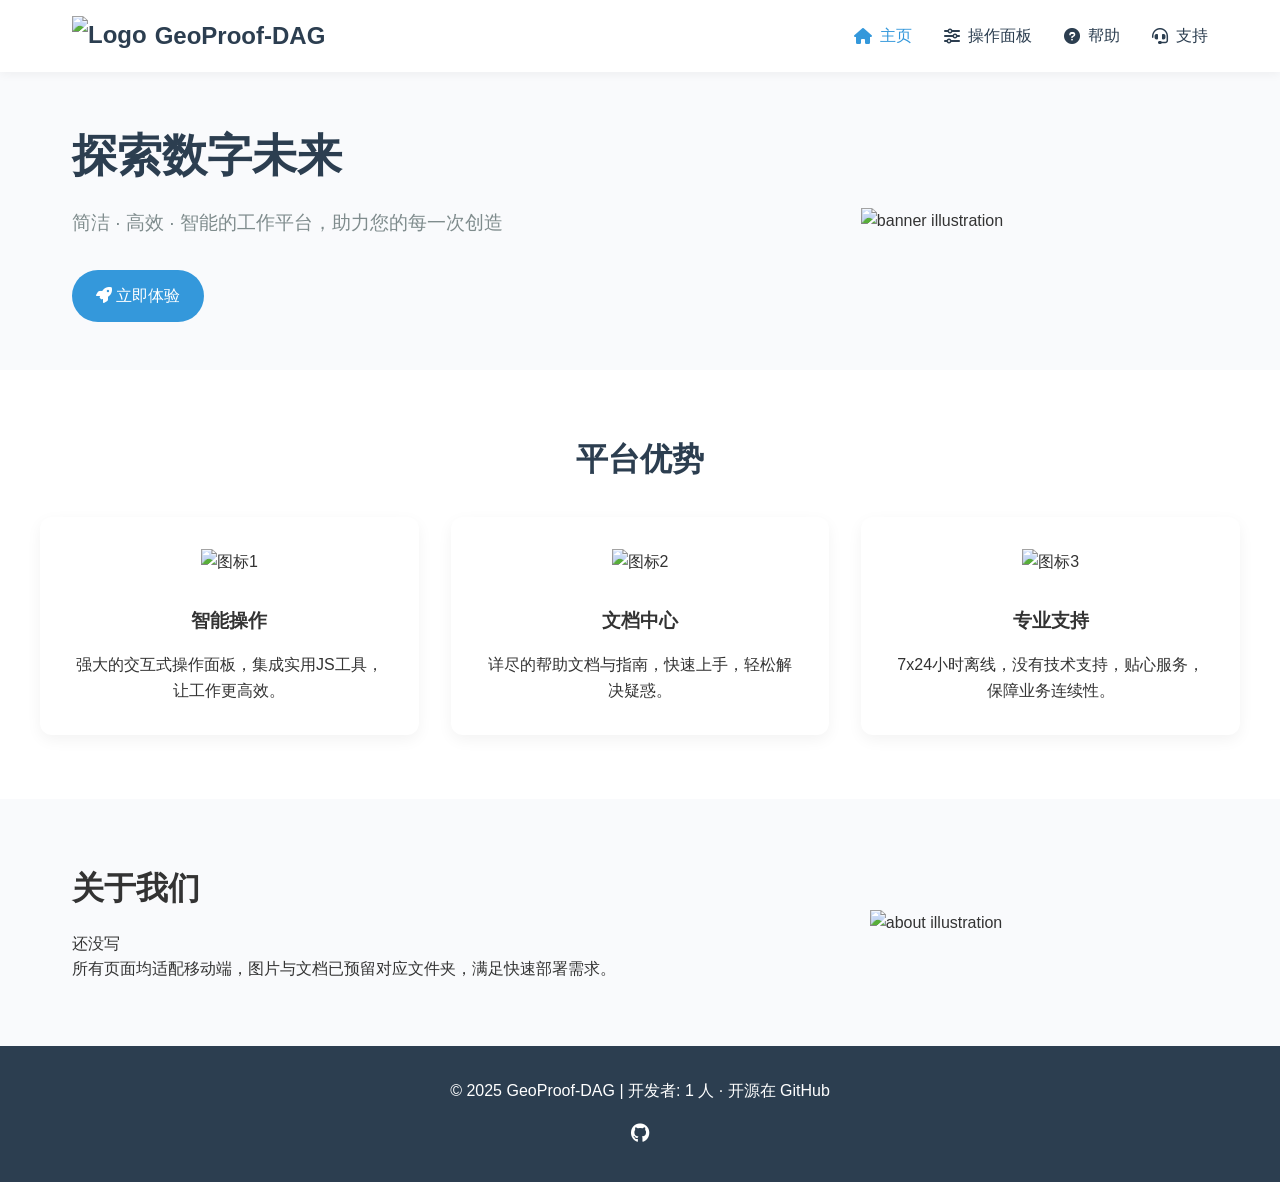
==== index.html @ ced7fdd6 "梦开始的地方" ====
<!DOCTYPE html>
<html lang="zh-CN">
<head>
    <meta charset="UTF-8">
    <meta name="viewport" content="width=device-width, initial-scale=1.0">
    <title>主页 | GeoProof-DAG</title>
    <link rel="stylesheet" href="css/style.css">
    <link rel="stylesheet" href="https://cdnjs.cloudflare.com/ajax/libs/font-awesome/6.0.0-beta3/css/all.min.css">
</head>
<body>
    <!-- 导航栏 -->
    <nav class="navbar">
        <div class="nav-container">
            <div class="logo">
                <img src="images/logo.svg" alt="Logo" class="logo-img">
                <span>GeoProof-DAG</span>
            </div>
            <ul class="nav-menu">
                <li><a href="index.html" class="active"><i class="fas fa-home"></i> 主页</a></li>
                <li><a href="operation.html"><i class="fas fa-sliders-h"></i> 操作面板</a></li>
                <li><a href="help.html"><i class="fas fa-question-circle"></i> 帮助</a></li>
                <li><a href="support.html"><i class="fas fa-headset"></i> 支持</a></li>
            </ul>
            <div class="hamburger">
                <span class="bar"></span>
                <span class="bar"></span>
                <span class="bar"></span>
            </div>
        </div>
    </nav>

    <main>
        <section class="hero">
            <div class="hero-content">
                <h1>探索数字未来</h1>
                <p>简洁 · 高效 · 智能的工作平台，助力您的每一次创造</p>
                <a href="operation.html" class="btn btn-primary"><i class="fas fa-rocket"></i> 立即体验</a>
            </div>
            <div class="hero-image">
                <img src="images/banner.svg" alt="banner illustration">
            </div>
        </section>

        <section class="features">
            <h2>平台优势</h2>
            <div class="card-grid">
                <div class="card">
                    <img src="images/icon1.svg" alt="图标1" class="card-icon">
                    <h3>智能操作</h3>
                    <p>强大的交互式操作面板，集成实用JS工具，让工作更高效。</p>
                </div>
                <div class="card">
                    <img src="images/icon2.svg" alt="图标2" class="card-icon">
                    <h3>文档中心</h3>
                    <p>详尽的帮助文档与指南，快速上手，轻松解决疑惑。</p>
                </div>
                <div class="card">
                    <img src="images/icon3.svg" alt="图标3" class="card-icon">
                    <h3>专业支持</h3>
                    <p>7x24小时离线，没有技术支持，贴心服务，保障业务连续性。</p>
                </div>
            </div>
        </section>

        <section class="intro">
            <div class="intro-text">
                <h2>关于我们</h2>
                <p>还没写</p>
                <p>所有页面均适配移动端，图片与文档已预留对应文件夹，满足快速部署需求。</p>
            </div>
            <div class="intro-image">
                <img src="images/about.svg" alt="about illustration">
            </div>
        </section>
    </main>

    <footer class="footer">
        <div class="footer-content">
            <p>&copy; 2025 GeoProof-DAG | 开发者: 1 人 · 开源在 GitHub</p>
            <div class="social-links">
                <a href="#"><i class="fab fa-github"></i></a>
            </div>
        </div>
    </footer>

    <script src="js/main.js"></script>
</body>
</html>
---- css/style.css ----
/* 基础重置与字体 */
* {
    margin: 0;
    padding: 0;
    box-sizing: border-box;
}

body {
    font-family: 'Segoe UI', Tahoma, Geneva, Verdana, sans-serif;
    line-height: 1.6;
    color: #333;
    background-color: #f9fafc;
}

/* 导航栏 */
.navbar {
    background-color: #fff;
    box-shadow: 0 2px 10px rgba(0,0,0,0.05);
    position: sticky;
    top: 0;
    z-index: 100;
}

.nav-container {
    max-width: 1200px;
    margin: 0 auto;
    display: flex;
    justify-content: space-between;
    align-items: center;
    padding: 1rem 2rem;
}

.logo {
    display: flex;
    align-items: center;
    gap: 0.5rem;
    font-size: 1.5rem;
    font-weight: bold;
    color: #2c3e50;
}

.logo-img {
    height: 40px;
    width: auto;
}

.nav-menu {
    display: flex;
    list-style: none;
    gap: 2rem;
}

.nav-menu a {
    text-decoration: none;
    color: #2c3e50;
    font-weight: 500;
    transition: color 0.3s;
    display: flex;
    align-items: center;
    gap: 0.5rem;
}

.nav-menu a:hover, .nav-menu a.active {
    color: #3498db;
}

.hamburger {
    display: none;
    flex-direction: column;
    cursor: pointer;
}

.bar {
    width: 25px;
    height: 3px;
    background-color: #2c3e50;
    margin: 3px 0;
    transition: 0.3s;
}

/* 按钮 */
.btn {
    display: inline-block;
    padding: 0.8rem 1.5rem;
    border-radius: 30px;
    text-decoration: none;
    font-weight: 500;
    transition: all 0.3s;
    border: none;
    cursor: pointer;
    font-size: 1rem;
}

.btn-primary {
    background-color: #3498db;
    color: white;
}

.btn-primary:hover {
    background-color: #2980b9;
    transform: translateY(-2px);
}

.btn-outline {
    background-color: transparent;
    border: 1px solid #3498db;
    color: #3498db;
}

.btn-outline:hover {
    background-color: #3498db;
    color: white;
}

.btn.disabled {
    opacity: 0.6;
    cursor: not-allowed;
    background-color: #bdc3c7;
    border-color: #bdc3c7;
    color: white;
}

/* Hero 区域 */
.hero {
    max-width: 1200px;
    margin: 3rem auto;
    padding: 0 2rem;
    display: flex;
    align-items: center;
    gap: 2rem;
    flex-wrap: wrap;
}

.hero-content {
    flex: 1;
}

.hero-content h1 {
    font-size: 2.8rem;
    color: #2c3e50;
    margin-bottom: 1rem;
}

.hero-content p {
    font-size: 1.2rem;
    color: #7f8c8d;
    margin-bottom: 2rem;
}

.hero-image {
    flex: 1;
    text-align: center;
}

.hero-image img {
    max-width: 100%;
    height: auto;
}

/* 特性卡片 */
.features {
    background-color: #fff;
    padding: 4rem 2rem;
    text-align: center;
}

.features h2 {
    font-size: 2rem;
    margin-bottom: 2rem;
    color: #2c3e50;
}

.card-grid {
    max-width: 1200px;
    margin: 0 auto;
    display: flex;
    justify-content: center;
    gap: 2rem;
    flex-wrap: wrap;
}

.card {
    flex: 1;
    min-width: 250px;
    padding: 2rem;
    background: #fff;
    border-radius: 12px;
    box-shadow: 0 5px 15px rgba(0,0,0,0.05);
    transition: transform 0.3s;
}

.card:hover {
    transform: translateY(-5px);
}

.card-icon {
    width: 80px;
    margin-bottom: 1rem;
}

.card h3 {
    margin: 1rem 0;
}

/* 关于区域 */
.intro {
    max-width: 1200px;
    margin: 4rem auto;
    padding: 0 2rem;
    display: flex;
    align-items: center;
    gap: 3rem;
    flex-wrap: wrap;
}

.intro-text {
    flex: 1;
}

.intro-text h2 {
    font-size: 2rem;
    margin-bottom: 1rem;
}

.intro-image {
    flex: 1;
    text-align: center;
}

.intro-image img {
    max-width: 100%;
}

/* 操作页面样式 */
.operation-main, .help-main, .support-main {
    max-width: 1200px;
    margin: 2rem auto;
    padding: 0 2rem;
}

.operation-section h1, .help-section h1 {
    margin-bottom: 1rem;
}

.demo-card {
    background: white;
    padding: 1.5rem;
    border-radius: 12px;
    box-shadow: 0 2px 8px rgba(0,0,0,0.05);
    margin: 2rem 0;
}

.counter-box {
    font-size: 3rem;
    font-weight: bold;
    text-align: center;
    margin: 1rem 0;
    background: #f1f5f9;
    padding: 1rem;
    border-radius: 12px;
}

.button-group {
    display: flex;
    justify-content: center;
    gap: 1rem;
    margin: 1rem 0;
}

.hint {
    color: #7f8c8d;
    font-size: 0.9rem;
    text-align: center;
}

.message-area {
    margin-top: 1rem;
    padding: 0.5rem;
    background: #ecf0f1;
    border-radius: 6px;
    min-height: 50px;
}

/* 帮助页面文档网格 */
.doc-grid {
    display: flex;
    gap: 2rem;
    flex-wrap: wrap;
    margin: 2rem 0;
}

.doc-card {
    flex: 1;
    min-width: 200px;
    background: white;
    padding: 1.5rem;
    border-radius: 12px;
    text-align: center;
    box-shadow: 0 2px 8px rgba(0,0,0,0.05);
}

.doc-card i {
    color: #3498db;
    margin-bottom: 1rem;
}

.doc-card .btn {
    margin-top: 1rem;
}

.faq-section {
    margin: 3rem 0;
}

.faq-section details {
    background: #fff;
    padding: 1rem;
    margin-bottom: 1rem;
    border-radius: 8px;
    cursor: pointer;
}

.faq-section summary {
    font-weight: bold;
    color: #2c3e50;
}

/* 支持页面布局 */
.support-container {
    display: flex;
    gap: 3rem;
    flex-wrap: wrap;
}

.support-info {
    flex: 1;
    background: #fff;
    padding: 2rem;
    border-radius: 12px;
}

.contact-methods {
    display: flex;
    gap: 1.5rem;
    flex-wrap: wrap;
    margin: 2rem 0;
}

.method {
    text-align: center;
    flex: 1;
}

.method i {
    font-size: 2rem;
    color: #3498db;
}

.support-illustration {
    max-width: 100%;
    margin-top: 1rem;
}

.support-form {
    flex: 1;
    background: #fff;
    padding: 2rem;
    border-radius: 12px;
}

.support-form label {
    display: block;
    margin: 1rem 0 0.5rem;
    font-weight: 500;
}

.support-form input, .support-form textarea {
    width: 100%;
    padding: 0.8rem;
    border: 1px solid #ddd;
    border-radius: 8px;
    font-family: inherit;
}

.support-form button {
    margin-top: 1rem;
    width: 100%;
}

.feedback {
    margin-top: 1rem;
    text-align: center;
}

/* 页脚 */
.footer {
    background-color: #2c3e50;
    color: white;
    text-align: center;
    padding: 2rem;
    margin-top: 4rem;
}

.footer-content {
    max-width: 1200px;
    margin: 0 auto;
}

.social-links {
    margin-top: 1rem;
}

.social-links a {
    color: white;
    margin: 0 0.5rem;
    font-size: 1.2rem;
    transition: color 0.3s;
}

.social-links a:hover {
    color: #3498db;
}

/* 响应式 */
@media (max-width: 768px) {
    .nav-menu {
        position: fixed;
        left: -100%;
        top: 70px;
        flex-direction: column;
        background-color: #fff;
        width: 100%;
        text-align: center;
        transition: 0.3s;
        box-shadow: 0 10px 10px rgba(0,0,0,0.1);
        padding: 2rem 0;
        gap: 1.5rem;
    }
    .nav-menu.active {
        left: 0;
    }
    .hamburger {
        display: flex;
    }
    .hamburger.active .bar:nth-child(2) {
        opacity: 0;
    }
    .hamburger.active .bar:nth-child(1) {
        transform: translateY(8px) rotate(45deg);
    }
    .hamburger.active .bar:nth-child(3) {
        transform: translateY(-8px) rotate(-45deg);
    }
    .hero, .intro, .support-container {
        flex-direction: column;
    }
    .hero-content h1 {
        font-size: 2rem;
    }
    .card-grid, .doc-grid {
        flex-direction: column;
    }
}
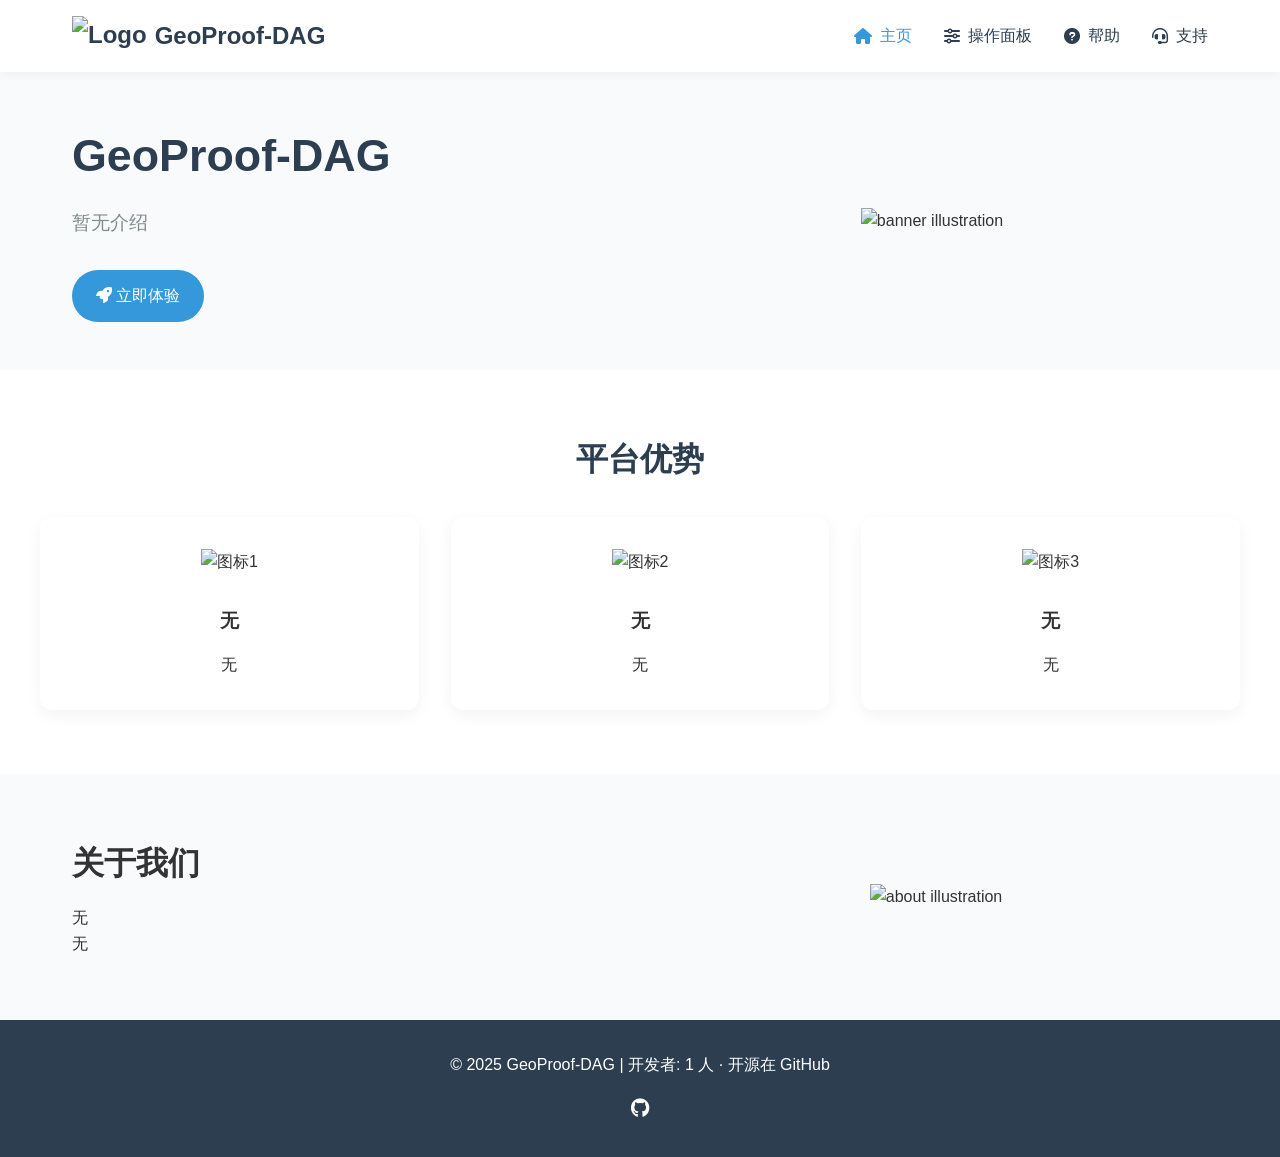
==== commit 01f3dd7f: "网站默认的内容是sh*t" ====
--- a/index.html
+++ b/index.html
@@ -32,8 +32,8 @@
     <main>
         <section class="hero">
             <div class="hero-content">
-                <h1>探索数字未来</h1>
-                <p>简洁 · 高效 · 智能的工作平台，助力您的每一次创造</p>
+                <h1>GeoProof-DAG</h1>
+                <p>暂无介绍</p>
                 <a href="operation.html" class="btn btn-primary"><i class="fas fa-rocket"></i> 立即体验</a>
             </div>
             <div class="hero-image">
@@ -46,18 +46,18 @@
             <div class="card-grid">
                 <div class="card">
                     <img src="images/icon1.svg" alt="图标1" class="card-icon">
-                    <h3>智能操作</h3>
-                    <p>强大的交互式操作面板，集成实用JS工具，让工作更高效。</p>
+                    <h3>无</h3>
+                    <p>无</p>
                 </div>
                 <div class="card">
                     <img src="images/icon2.svg" alt="图标2" class="card-icon">
-                    <h3>文档中心</h3>
-                    <p>详尽的帮助文档与指南，快速上手，轻松解决疑惑。</p>
+                    <h3>无</h3>
+                    <p>无</p>
                 </div>
                 <div class="card">
                     <img src="images/icon3.svg" alt="图标3" class="card-icon">
-                    <h3>专业支持</h3>
-                    <p>7x24小时离线，没有技术支持，贴心服务，保障业务连续性。</p>
+                    <h3>无</h3>
+                    <p>无</p>
                 </div>
             </div>
         </section>
@@ -65,8 +65,8 @@
         <section class="intro">
             <div class="intro-text">
                 <h2>关于我们</h2>
-                <p>还没写</p>
-                <p>所有页面均适配移动端，图片与文档已预留对应文件夹，满足快速部署需求。</p>
+                <p>无</p>
+                <p>无</p>
             </div>
             <div class="intro-image">
                 <img src="images/about.svg" alt="about illustration">
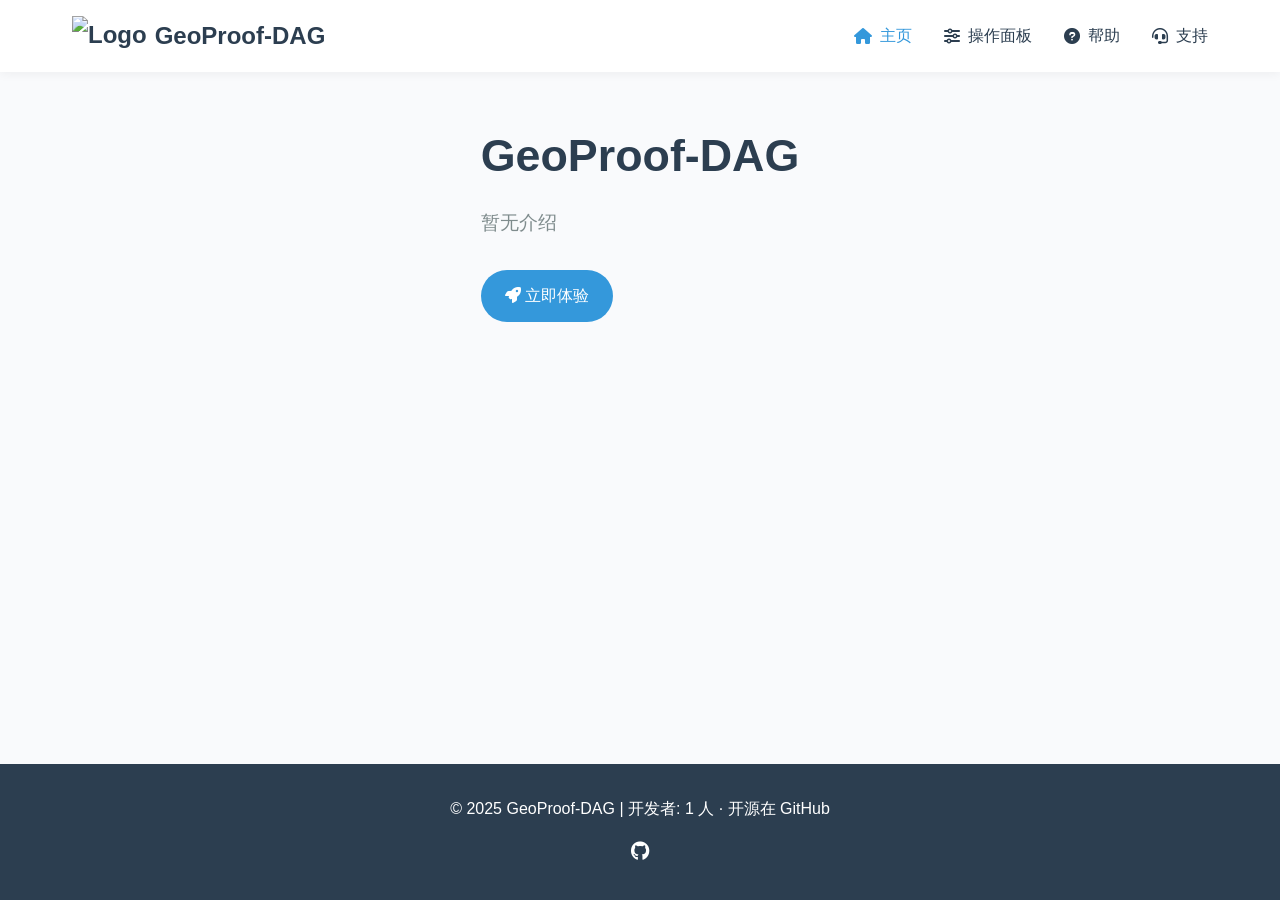
==== commit 1e40f0cc: "refactor: 移除没用的页面" ====
--- a/index.html
+++ b/index.html
@@ -36,41 +36,9 @@
                 <p>暂无介绍</p>
                 <a href="operation.html" class="btn btn-primary"><i class="fas fa-rocket"></i> 立即体验</a>
             </div>
-            <div class="hero-image">
+            <!-- <div class="hero-image">
                 <img src="images/banner.svg" alt="banner illustration">
-            </div>
-        </section>
-
-        <section class="features">
-            <h2>平台优势</h2>
-            <div class="card-grid">
-                <div class="card">
-                    <img src="images/icon1.svg" alt="图标1" class="card-icon">
-                    <h3>无</h3>
-                    <p>无</p>
-                </div>
-                <div class="card">
-                    <img src="images/icon2.svg" alt="图标2" class="card-icon">
-                    <h3>无</h3>
-                    <p>无</p>
-                </div>
-                <div class="card">
-                    <img src="images/icon3.svg" alt="图标3" class="card-icon">
-                    <h3>无</h3>
-                    <p>无</p>
-                </div>
-            </div>
-        </section>
-
-        <section class="intro">
-            <div class="intro-text">
-                <h2>关于我们</h2>
-                <p>无</p>
-                <p>无</p>
-            </div>
-            <div class="intro-image">
-                <img src="images/about.svg" alt="about illustration">
-            </div>
+            </div> -->
         </section>
     </main>
 
--- a/css/style.css
+++ b/css/style.css
@@ -231,54 +231,11 @@
     max-width: 100%;
 }
 
-/* 操作页面样式 */
+/* 操作页面容器 */
 .operation-main, .help-main, .support-main {
-    max-width: 1200px;
+    /* max-width: 1200px; */
     margin: 2rem auto;
     padding: 0 2rem;
-}
-
-.operation-section h1, .help-section h1 {
-    margin-bottom: 1rem;
-}
-
-.demo-card {
-    background: white;
-    padding: 1.5rem;
-    border-radius: 12px;
-    box-shadow: 0 2px 8px rgba(0,0,0,0.05);
-    margin: 2rem 0;
-}
-
-.counter-box {
-    font-size: 3rem;
-    font-weight: bold;
-    text-align: center;
-    margin: 1rem 0;
-    background: #f1f5f9;
-    padding: 1rem;
-    border-radius: 12px;
-}
-
-.button-group {
-    display: flex;
-    justify-content: center;
-    gap: 1rem;
-    margin: 1rem 0;
-}
-
-.hint {
-    color: #7f8c8d;
-    font-size: 0.9rem;
-    text-align: center;
-}
-
-.message-area {
-    margin-top: 1rem;
-    padding: 0.5rem;
-    background: #ecf0f1;
-    border-radius: 6px;
-    min-height: 50px;
 }
 
 /* 帮助页面文档网格 */
@@ -460,4 +417,34 @@
     .card-grid, .doc-grid {
         flex-direction: column;
     }
+}
+
+/* 让 body 作为 flex 列容器，占满全屏 */
+html, body {
+    height: 100%;
+    margin: 0;
+    padding: 0;
+}
+
+body {
+    min-height: 100vh;
+    display: flex;
+    flex-direction: column;
+}
+
+/* 所有 main 元素自动伸展占满剩余空间 */
+main {
+    flex: 1;
+    display: flex;
+    flex-direction: column;
+    /* 移除默认的 margin/padding 避免额外留白 */
+    margin: 0;
+    padding: 0;
+    min-height: 0;
+    overflow: hidden;
+}
+
+/* 调整页脚，确保它始终在底部 */
+.footer {
+    margin-top: 0;  /* 移除之前的 margin-top: 4rem */
 }
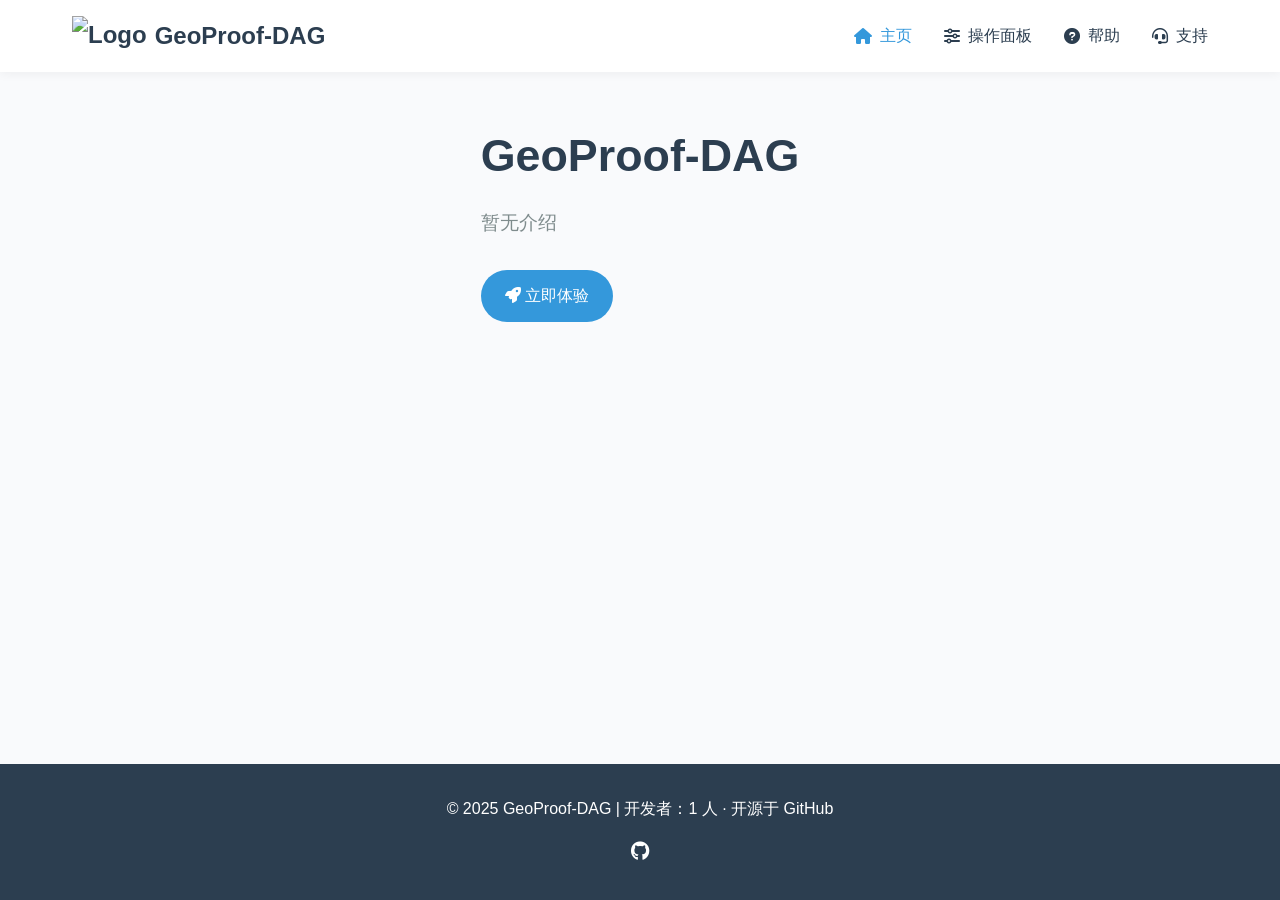
==== commit 38bb9327: "fix: normalize footer text; add support form to prevent JS errors" ====
--- a/index.html
+++ b/index.html
@@ -44,7 +44,7 @@
 
     <footer class="footer">
         <div class="footer-content">
-            <p>&copy; 2025 GeoProof-DAG | 开发者: 1 人 · 开源在 GitHub</p>
+            <p>&copy; 2025 GeoProof-DAG | 开发者：1 人 · 开源于 GitHub</p>
             <div class="social-links">
                 <a href="#"><i class="fab fa-github"></i></a>
             </div>
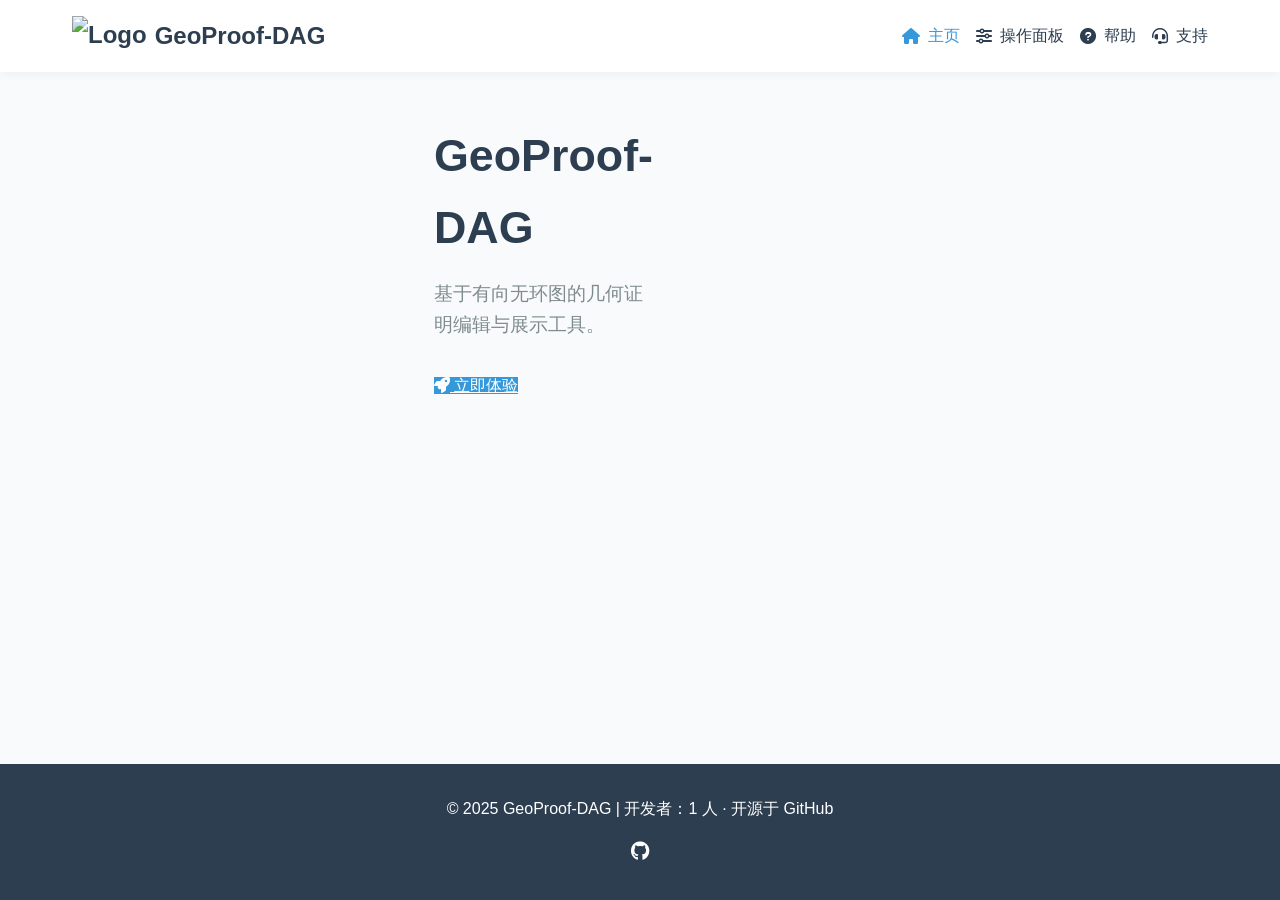
==== commit d782c059: "style: unify layout — nav spacing, hero balance, body/main overflow, canvas fit, modal/button radius" ====
--- a/index.html
+++ b/index.html
@@ -33,12 +33,13 @@
         <section class="hero">
             <div class="hero-content">
                 <h1>GeoProof-DAG</h1>
-                <p>暂无介绍</p>
+                <p>基于有向无环图的几何证明编辑与展示工具。</p>
                 <a href="operation.html" class="btn btn-primary"><i class="fas fa-rocket"></i> 立即体验</a>
             </div>
-            <!-- <div class="hero-image">
-                <img src="images/banner.svg" alt="banner illustration">
-            </div> -->
+            <div class="hero-image" aria-hidden="true">
+                <!-- 如果不存在 banner.svg，这里会保持空白但保留布局对称性 -->
+                <img src="images/banner.svg" alt="banner illustration" onerror="this.style.display='none'">
+            </div>
         </section>
     </main>
 
--- a/css/style.css
+++ b/css/style.css
@@ -47,7 +47,7 @@
 .nav-menu {
     display: flex;
     list-style: none;
-    gap: 2rem;
+    gap: 1rem; /* 缩小导航间距，避免宽屏过于分散 */
 }
 
 .nav-menu a {
@@ -79,18 +79,19 @@
 }
 
 /* 按钮 */
-.btn {
-    display: inline-block;
-    padding: 0.8rem 1.5rem;
-    border-radius: 30px;
-    text-decoration: none;
-    font-weight: 500;
-    transition: all 0.3s;
-    border: none;
-    cursor: pointer;
-    font-size: 1rem;
-}
-
+.hero {
+    max-width: 1200px;
+    margin: 2.5rem auto; /* 稍微减少上方留白 */
+    padding: 0 1.5rem;
+    display: flex;
+    align-items: center;
+    gap: 1.5rem; /* 减小左右空隙 */
+    flex-wrap: wrap;
+}
+.hero-content {
+    flex: 1;
+    max-width: 640px; /* 限制内容宽度，避免在宽屏时太散 */
+}
 .btn-primary {
     background-color: #3498db;
     color: white;
@@ -419,7 +420,7 @@
     }
 }
 
-/* 让 body 作为 flex 列容器，占满全屏 */
+/* 让 body 作为 flex 列容器，占满全屏（合并重复声明） */
 html, body {
     height: 100%;
     margin: 0;
@@ -427,6 +428,10 @@
 }
 
 body {
+    font-family: 'Segoe UI', Tahoma, Geneva, Verdana, sans-serif;
+    line-height: 1.6;
+    color: #333;
+    background-color: #f9fafc;
     min-height: 100vh;
     display: flex;
     flex-direction: column;
@@ -441,7 +446,7 @@
     margin: 0;
     padding: 0;
     min-height: 0;
-    overflow: hidden;
+    overflow: auto; /* 改为 auto，避免在小屏被截断 */
 }
 
 /* 调整页脚，确保它始终在底部 */
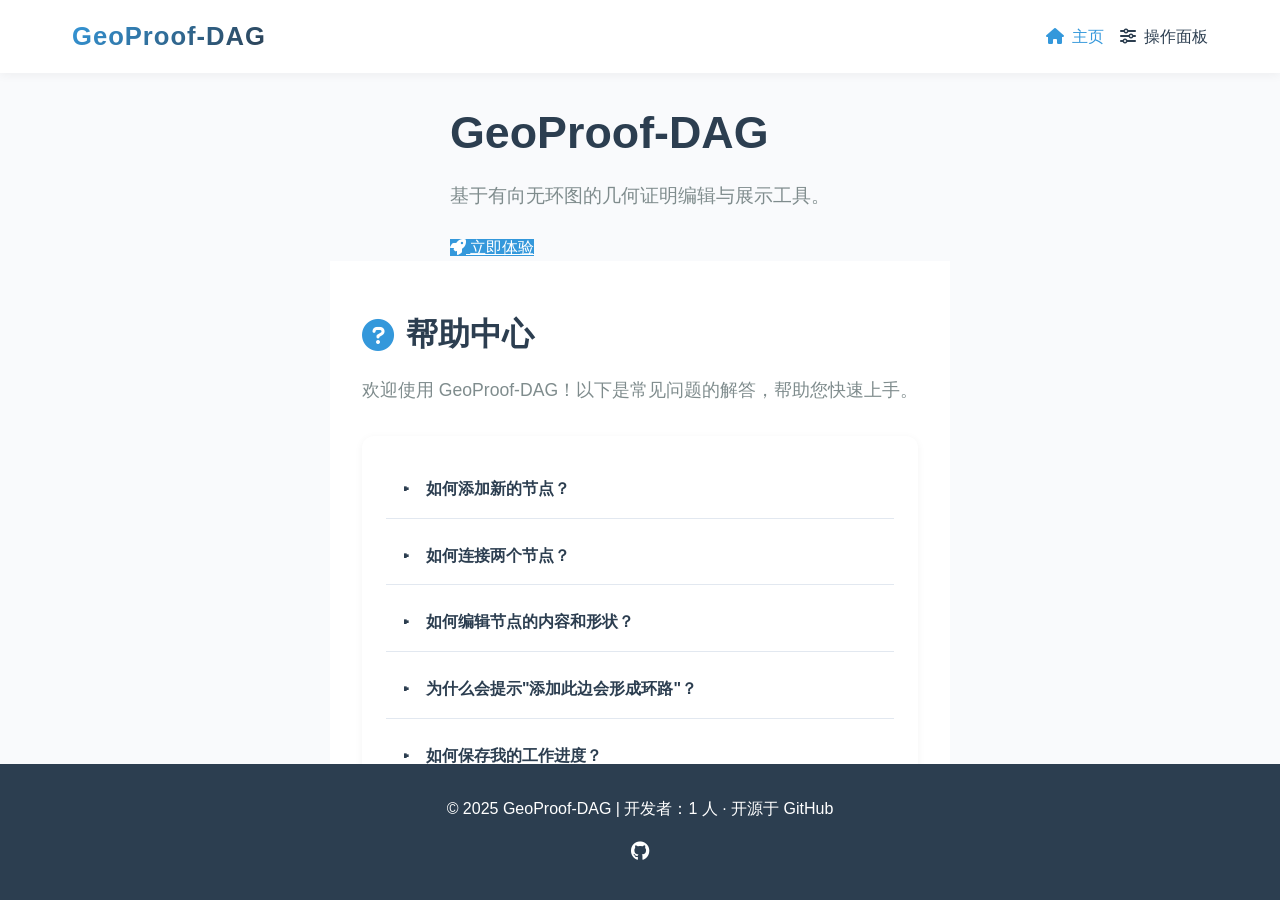
==== commit 4756e642: "refactor: 全面重构 UI，简化导航与布局" ====
--- a/index.html
+++ b/index.html
@@ -3,7 +3,7 @@
 <head>
     <meta charset="UTF-8">
     <meta name="viewport" content="width=device-width, initial-scale=1.0">
-    <title>主页 | GeoProof-DAG</title>
+    <title>GeoProof-DAG</title>
     <link rel="stylesheet" href="css/style.css">
     <link rel="stylesheet" href="https://cdnjs.cloudflare.com/ajax/libs/font-awesome/6.0.0-beta3/css/all.min.css">
 </head>
@@ -11,15 +11,12 @@
     <!-- 导航栏 -->
     <nav class="navbar">
         <div class="nav-container">
-            <div class="logo">
-                <img src="images/logo.svg" alt="Logo" class="logo-img">
-                <span>GeoProof-DAG</span>
-            </div>
+            <a href="index.html" class="logo">
+                <span class="logo-text">GeoProof-DAG</span>
+            </a>
             <ul class="nav-menu">
                 <li><a href="index.html" class="active"><i class="fas fa-home"></i> 主页</a></li>
                 <li><a href="operation.html"><i class="fas fa-sliders-h"></i> 操作面板</a></li>
-                <li><a href="help.html"><i class="fas fa-question-circle"></i> 帮助</a></li>
-                <li><a href="support.html"><i class="fas fa-headset"></i> 支持</a></li>
             </ul>
             <div class="hamburger">
                 <span class="bar"></span>
@@ -36,9 +33,93 @@
                 <p>基于有向无环图的几何证明编辑与展示工具。</p>
                 <a href="operation.html" class="btn btn-primary"><i class="fas fa-rocket"></i> 立即体验</a>
             </div>
-            <div class="hero-image" aria-hidden="true">
-                <!-- 如果不存在 banner.svg，这里会保持空白但保留布局对称性 -->
-                <img src="images/banner.svg" alt="banner illustration" onerror="this.style.display='none'">
+            <div class="hero-image" aria-hidden="true" style="display:none;">
+                <img src="images/banner.svg" alt="banner illustration" onerror="this.parentElement.style.display='none'">
+            </div>
+        </section>
+
+        <!-- 帮助 section -->
+        <section id="help" class="section help-section">
+            <h2><i class="fas fa-question-circle"></i> 帮助中心</h2>
+            <p>欢迎使用 GeoProof-DAG！以下是常见问题的解答，帮助您快速上手。</p>
+
+            <div class="faq-list">
+                <details>
+                    <summary>如何添加新的节点？</summary>
+                    <p>在画布的空白处单击鼠标左键即可添加新节点。节点会根据当前选中的形状类型创建。</p>
+                </details>
+                <details>
+                    <summary>如何连接两个节点？</summary>
+                    <p>单击第一个节点（起点），再单击第二个节点（终点）即可完成连线。系统会自动检测环路并阻止创建无效的边。</p>
+                </details>
+                <details>
+                    <summary>如何编辑节点的内容和形状？</summary>
+                    <p>双击节点或右键点击节点，打开编辑窗口。在窗口中可以修改节点文字、选择形状（过程、已知条件、作图、结论）以及添加注释。</p>
+                </details>
+                <details>
+                    <summary>为什么会提示"添加此边会形成环路"？</summary>
+                    <p>GeoProof-DAG 基于有向无环图（DAG），不允许存在环路的边。请检查您的推理链是否有循环依赖。</p>
+                </details>
+                <details>
+                    <summary>如何保存我的工作进度？</summary>
+                    <p>点击信息栏中的"保存 JSON"按钮，即可将当前的画布状态导出为 JSON 文件。之后可以通过"加载 JSON"按钮重新导入。</p>
+                </details>
+                <details>
+                    <summary>如何缩放和平移画布？</summary>
+                    <p><strong>缩放</strong>：使用鼠标滚轮。<br>
+                       <strong>平移</strong>：按住鼠标中键拖动，或按住空格键+左键拖动。</p>
+                </details>
+                <details>
+                    <summary>不同形状的节点有什么含义？</summary>
+                    <p><strong>过程</strong>：表示几何推理中的步骤。<br>
+                       <strong>已知条件</strong>：表示题目给出的已知条件。<br>
+                       <strong>作图</strong>：表示作图操作。<br>
+                       <strong>结论</strong>：表示推理的最终结论。</p>
+                </details>
+            </div>
+        </section>
+
+        <!-- 支持 section -->
+        <section id="support" class="section support-section">
+            <h2><i class="fas fa-headset"></i> 技术支持</h2>
+            <p>如果您在使用过程中遇到问题，或有功能建议，欢迎通过以下方式联系我们：</p>
+
+            <div class="support-links">
+                <a href="https://github.com/qingyingge/GeoProof-DAG/issues/new" target="_blank" rel="noopener noreferrer" class="support-card">
+                    <i class="fas fa-bug"></i>
+                    <h3>报告问题</h3>
+                    <p>在 GitHub Issues 中提交 Bug 报告或功能请求</p>
+                </a>
+                <a href="https://github.com/qingyingge/GeoProof-DAG" target="_blank" rel="noopener noreferrer" class="support-card">
+                    <i class="fab fa-github"></i>
+                    <h3>GitHub 仓库</h3>
+                    <p>查看源代码、贡献代码或查看项目文档</p>
+                </a>
+            </div>
+        </section>
+
+        <!-- 捐赠 section -->
+        <section id="donate" class="section donate-section">
+            <h2><i class="fas fa-coffee"></i> 请我喝杯咖啡</h2>
+            <p>如果您觉得这个项目对您有帮助，欢迎请我喝杯咖啡！您的支持是我持续开发的动力 ☕</p>
+
+            <div class="donate-container">
+                <div class="qr-codes">
+                    <div class="qr-item">
+                        <div class="qr-placeholder">
+                            <i class="fas fa-qrcode"></i>
+                            <p>微信收款码</p>
+                            <span class="qr-hint">预留位置</span>
+                        </div>
+                    </div>
+                    <div class="qr-item">
+                        <div class="qr-placeholder">
+                            <i class="fas fa-qrcode"></i>
+                            <p>支付宝收款码</p>
+                            <span class="qr-hint">预留位置</span>
+                        </div>
+                    </div>
+                </div>
             </div>
         </section>
     </main>
@@ -47,11 +128,11 @@
         <div class="footer-content">
             <p>&copy; 2025 GeoProof-DAG | 开发者：1 人 · 开源于 GitHub</p>
             <div class="social-links">
-                <a href="#"><i class="fab fa-github"></i></a>
+                <a href="https://github.com/qingyingge/GeoProof-DAG" target="_blank" rel="noopener noreferrer"><i class="fab fa-github"></i></a>
             </div>
         </div>
     </footer>
 
     <script src="js/main.js"></script>
 </body>
-</html>+</html>
--- a/css/style.css
+++ b/css/style.css
@@ -37,17 +37,28 @@
     font-size: 1.5rem;
     font-weight: bold;
     color: #2c3e50;
-}
-
-.logo-img {
-    height: 40px;
-    width: auto;
+    text-decoration: none;
+    transition: color 0.3s;
+}
+
+.logo:hover {
+    color: #3498db;
+}
+
+.logo-text {
+    background: linear-gradient(135deg, #3498db, #2c3e50);
+    -webkit-background-clip: text;
+    -webkit-text-fill-color: transparent;
+    background-clip: text;
+    font-size: 1.6rem;
+    font-weight: 700;
+    letter-spacing: 1px;
 }
 
 .nav-menu {
     display: flex;
     list-style: none;
-    gap: 1rem; /* 缩小导航间距，避免宽屏过于分散 */
+    gap: 1rem;
 }
 
 .nav-menu a {
@@ -81,16 +92,16 @@
 /* 按钮 */
 .hero {
     max-width: 1200px;
-    margin: 2.5rem auto; /* 稍微减少上方留白 */
-    padding: 0 1.5rem;
-    display: flex;
-    align-items: center;
-    gap: 1.5rem; /* 减小左右空隙 */
+    margin: 1.5rem auto 0;
+    padding: 0 2rem;
+    display: flex;
+    align-items: center;
+    gap: 2rem;
     flex-wrap: wrap;
 }
 .hero-content {
     flex: 1;
-    max-width: 640px; /* 限制内容宽度，避免在宽屏时太散 */
+    min-width: 300px;
 }
 .btn-primary {
     background-color: #3498db;
@@ -121,36 +132,16 @@
     color: white;
 }
 
-/* Hero 区域 */
-.hero {
-    max-width: 1200px;
-    margin: 3rem auto;
-    padding: 0 2rem;
-    display: flex;
-    align-items: center;
-    gap: 2rem;
-    flex-wrap: wrap;
-}
-
-.hero-content {
-    flex: 1;
-}
-
 .hero-content h1 {
     font-size: 2.8rem;
     color: #2c3e50;
-    margin-bottom: 1rem;
+    margin-bottom: 0.75rem;
 }
 
 .hero-content p {
     font-size: 1.2rem;
     color: #7f8c8d;
-    margin-bottom: 2rem;
-}
-
-.hero-image {
-    flex: 1;
-    text-align: center;
+    margin-bottom: 1.5rem;
 }
 
 .hero-image img {
@@ -234,7 +225,6 @@
 
 /* 操作页面容器 */
 .operation-main, .help-main, .support-main {
-    /* max-width: 1200px; */
     margin: 2rem auto;
     padding: 0 2rem;
 }
@@ -284,6 +274,47 @@
 }
 
 /* 支持页面布局 */
+.support-links {
+    display: flex;
+    gap: 2rem;
+    flex-wrap: wrap;
+    margin: 2rem 0;
+}
+
+.support-card {
+    flex: 1;
+    min-width: 250px;
+    background: #fff;
+    padding: 2rem;
+    border-radius: 12px;
+    text-align: center;
+    box-shadow: 0 2px 8px rgba(0,0,0,0.05);
+    text-decoration: none;
+    color: inherit;
+    transition: transform 0.3s, box-shadow 0.3s;
+}
+
+.support-card:hover {
+    transform: translateY(-5px);
+    box-shadow: 0 5px 15px rgba(0,0,0,0.1);
+}
+
+.support-card i {
+    font-size: 2.5rem;
+    color: #3498db;
+    margin-bottom: 1rem;
+}
+
+.support-card h3 {
+    margin: 0.5rem 0;
+    color: #2c3e50;
+}
+
+.support-card p {
+    color: #7f8c8d;
+    font-size: 0.9rem;
+}
+
 .support-container {
     display: flex;
     gap: 3rem;
@@ -420,7 +451,232 @@
     }
 }
 
-/* 让 body 作为 flex 列容器，占满全屏（合并重复声明） */
+/* 通用 Section 样式 */
+.section {
+    max-width: 1200px;
+    margin: 0 auto;
+    padding: 3rem 2rem;
+}
+
+.section h2 {
+    font-size: 2rem;
+    color: #2c3e50;
+    margin-bottom: 1rem;
+    display: flex;
+    align-items: center;
+    gap: 0.75rem;
+}
+
+.section h2 i {
+    color: #3498db;
+}
+
+.section > p {
+    font-size: 1.1rem;
+    color: #7f8c8d;
+    margin-bottom: 2rem;
+}
+
+/* 帮助 Section */
+.help-section {
+    background-color: #fff;
+}
+
+.faq-list {
+    background: #fff;
+    border-radius: 12px;
+    padding: 1.5rem;
+    box-shadow: 0 2px 8px rgba(0,0,0,0.05);
+    max-width: 800px;
+    margin: 0 auto;
+    box-sizing: border-box;
+    overflow-wrap: break-word;
+    word-wrap: break-word;
+}
+
+.faq-list details {
+    padding: 1rem;
+    margin-bottom: 0.5rem;
+    border-bottom: 1px solid #e2e8f0;
+    cursor: pointer;
+    transition: background 0.2s;
+}
+
+.faq-list details:last-child {
+    border-bottom: none;
+    margin-bottom: 0;
+}
+
+.faq-list details:hover {
+    background: #f8fafc;
+}
+
+.faq-list summary {
+    font-weight: 600;
+    color: #2c3e50;
+    font-size: 1rem;
+    list-style: none;
+    position: relative;
+    padding-left: 1.5rem;
+    display: block;
+    width: 100%;
+}
+
+.faq-list summary::before {
+    content: '▸';
+    position: absolute;
+    left: 0;
+    top: 0;
+    transition: transform 0.2s;
+}
+
+.faq-list details[open] summary::before {
+    content: '▾';
+}
+
+.faq-list details p {
+    margin-top: 0.75rem;
+    color: #475569;
+    line-height: 1.7;
+    word-wrap: break-word;
+    overflow-wrap: break-word;
+}
+
+/* 支持 Section */
+.support-section {
+    background-color: #f9fafc;
+}
+
+.support-links {
+    display: flex;
+    gap: 2rem;
+    flex-wrap: wrap;
+    margin: 2rem 0;
+}
+
+.support-card {
+    flex: 1;
+    min-width: 250px;
+    background: #fff;
+    padding: 2rem;
+    border-radius: 12px;
+    text-align: center;
+    box-shadow: 0 2px 8px rgba(0,0,0,0.05);
+    text-decoration: none;
+    color: inherit;
+    transition: transform 0.3s, box-shadow 0.3s;
+}
+
+.support-card:hover {
+    transform: translateY(-5px);
+    box-shadow: 0 5px 15px rgba(0,0,0,0.1);
+}
+
+.support-card i {
+    font-size: 2.5rem;
+    color: #3498db;
+    margin-bottom: 1rem;
+}
+
+.support-card h3 {
+    margin: 0.5rem 0;
+    color: #2c3e50;
+}
+
+.support-card p {
+    color: #7f8c8d;
+    font-size: 0.9rem;
+}
+
+/* 捐赠 Section */
+.donate-section {
+    background-color: #fff;
+    text-align: center;
+}
+
+.donate-section > p {
+    max-width: 600px;
+    margin: 0 auto 2rem;
+}
+
+.donate-container {
+    display: flex;
+    flex-direction: column;
+    align-items: center;
+    gap: 2rem;
+}
+
+.donate-btn {
+    display: inline-flex;
+    align-items: center;
+    gap: 0.75rem;
+    background: linear-gradient(135deg, #ffdd00, #ffcc00);
+    color: #333;
+    text-decoration: none;
+    padding: 1rem 2rem;
+    border-radius: 50px;
+    font-size: 1.2rem;
+    font-weight: 600;
+    box-shadow: 0 4px 15px rgba(255, 221, 0, 0.3);
+    transition: transform 0.3s, box-shadow 0.3s;
+}
+
+.donate-btn:hover {
+    transform: translateY(-3px);
+    box-shadow: 0 6px 20px rgba(255, 221, 0, 0.4);
+}
+
+.donate-btn i {
+    font-size: 1.5rem;
+    color: #6f4e28;
+}
+
+.qr-codes {
+    display: flex;
+    gap: 2rem;
+    flex-wrap: wrap;
+    justify-content: center;
+}
+
+.qr-item {
+    background: #fff;
+    padding: 1.5rem;
+    border-radius: 12px;
+    box-shadow: 0 2px 8px rgba(0,0,0,0.05);
+}
+
+.qr-placeholder {
+    width: 200px;
+    height: 200px;
+    background: linear-gradient(135deg, #f8fafc, #e2e8f0);
+    border-radius: 8px;
+    display: flex;
+    flex-direction: column;
+    justify-content: center;
+    align-items: center;
+    gap: 0.5rem;
+    border: 2px dashed #cbd5e1;
+}
+
+.qr-placeholder i {
+    font-size: 3rem;
+    color: #94a3b8;
+}
+
+.qr-placeholder p {
+    font-size: 1rem;
+    color: #64748b;
+    margin: 0;
+    font-weight: 500;
+}
+
+.qr-hint {
+    font-size: 0.8rem;
+    color: #94a3b8;
+    font-style: italic;
+}
+
+/* 让 body 作为 flex 列容器，占满全屏 */
 html, body {
     height: 100%;
     margin: 0;
@@ -442,14 +698,13 @@
     flex: 1;
     display: flex;
     flex-direction: column;
-    /* 移除默认的 margin/padding 避免额外留白 */
     margin: 0;
     padding: 0;
     min-height: 0;
-    overflow: auto; /* 改为 auto，避免在小屏被截断 */
+    overflow: auto;
 }
 
 /* 调整页脚，确保它始终在底部 */
 .footer {
-    margin-top: 0;  /* 移除之前的 margin-top: 4rem */
-}+    margin-top: 0;
+}
